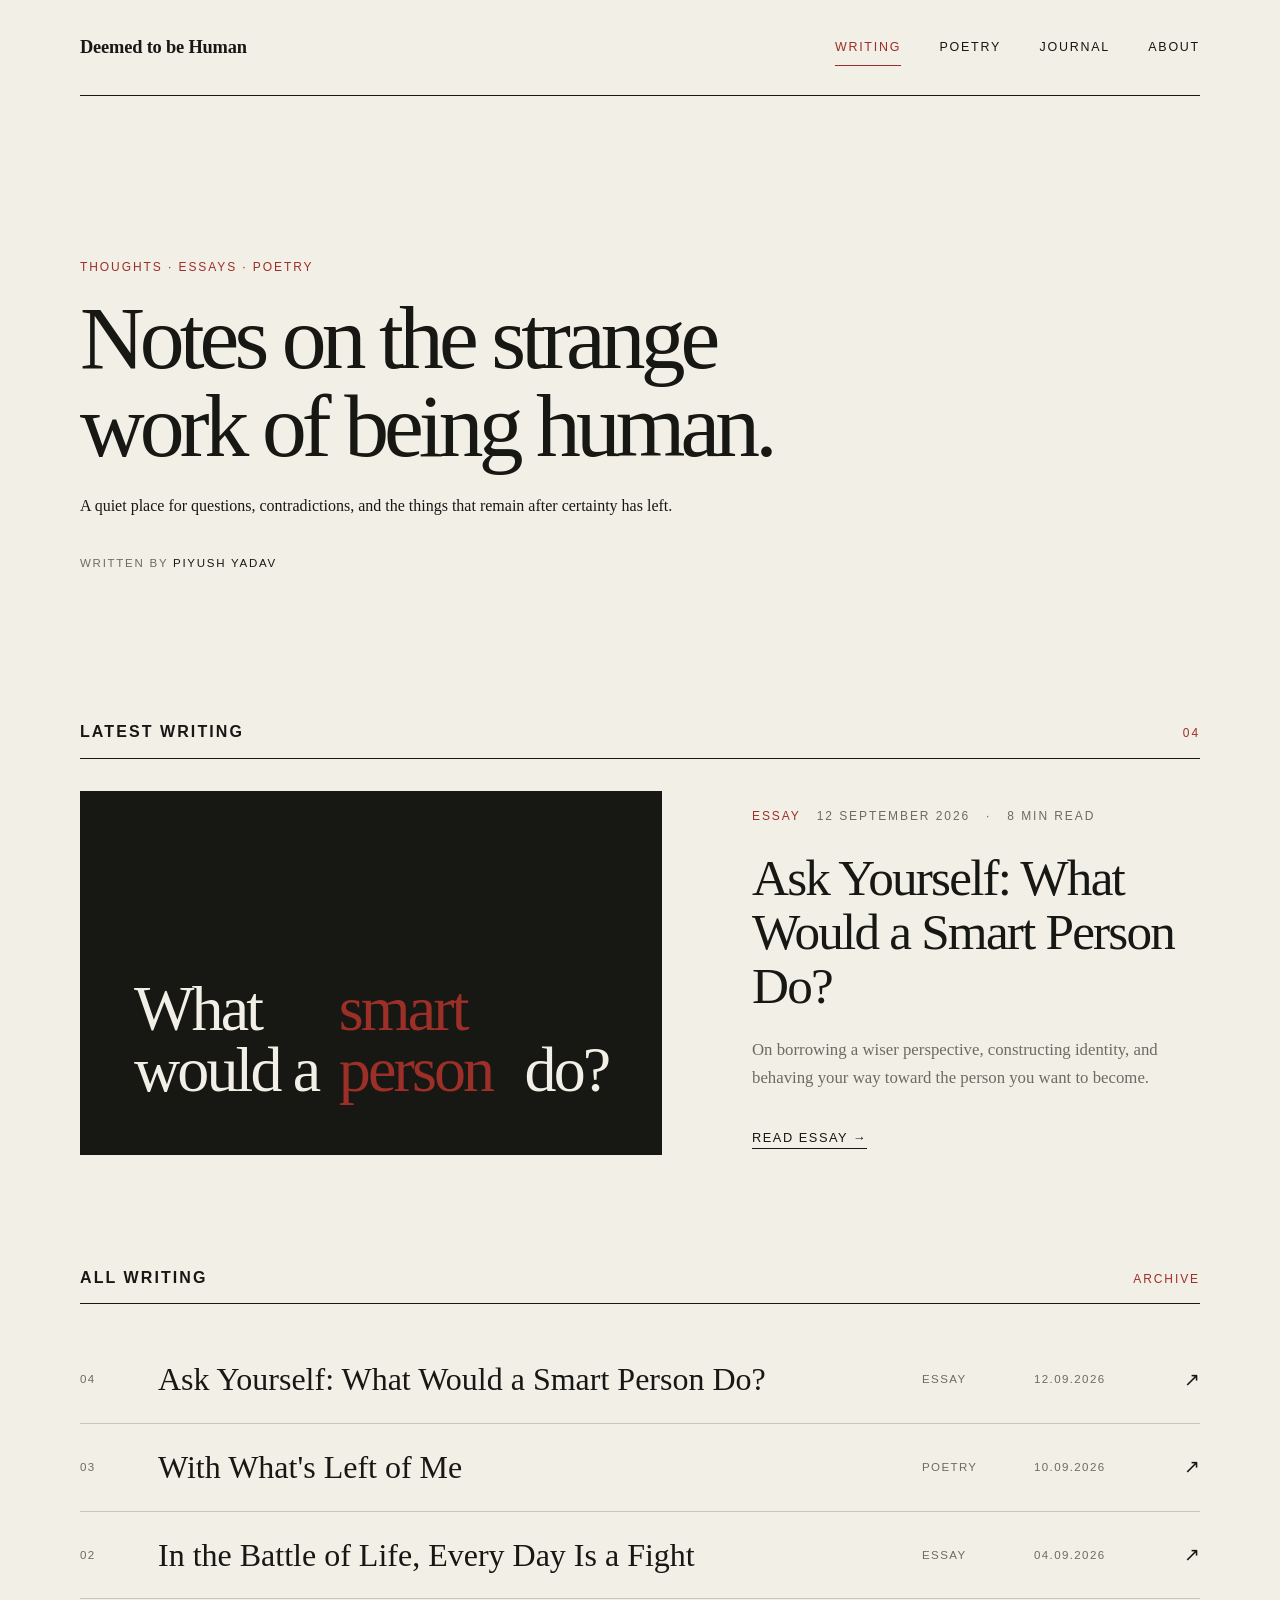
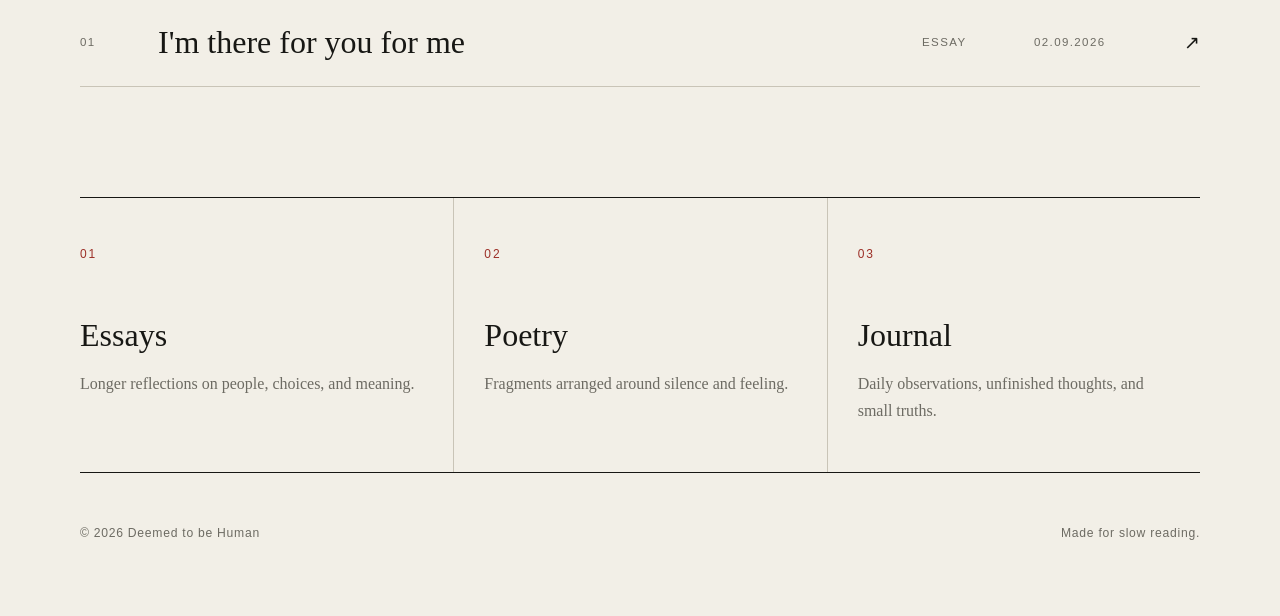
==== index.html @ 1159f8cb "Feature new essay on homepage" ====
<!doctype html>
<html lang="en">
<head>
  <meta charset="utf-8">
  <meta name="viewport" content="width=device-width, initial-scale=1">
  <meta name="description" content="A quiet personal publication of essays, poetry, and journal entries about the strange work of being human.">
  <link rel="canonical" href="https://piyushknowledge1998-dotcom.github.io/deemed-to-be-human/">
  <meta property="og:type" content="website">
  <meta property="og:site_name" content="Deemed to be Human">
  <meta property="og:title" content="Deemed to be Human">
  <meta property="og:description" content="Notes on the strange work of being human. Essays, poetry, and unfinished thoughts by Piyush Yadav.">
  <meta property="og:url" content="https://piyushknowledge1998-dotcom.github.io/deemed-to-be-human/">
  <meta property="og:image" content="https://piyushknowledge1998-dotcom.github.io/deemed-to-be-human/assets/with-whats-left-of-me.jpg">
  <meta property="og:image:alt" content="A solitary figure above a misty valley under dark skies">
  <meta name="twitter:card" content="summary_large_image">
  <meta name="twitter:title" content="Deemed to be Human">
  <meta name="twitter:description" content="Notes on the strange work of being human.">
  <meta name="twitter:image" content="https://piyushknowledge1998-dotcom.github.io/deemed-to-be-human/assets/with-whats-left-of-me.jpg">
  <title>Deemed to be Human</title>
  <link rel="stylesheet" href="styles.css">
</head>
<body>
  <header class="site-header">
    <a class="wordmark" href="index.html">Deemed to be Human</a>
    <nav aria-label="Primary navigation"><a class="active" href="index.html">Writing</a><a href="poetry.html">Poetry</a><a href="journal.html">Journal</a><a href="about.html">About</a></nav>
  </header>
  <main>
    <section class="intro" aria-labelledby="intro-title">
      <p class="eyebrow">Thoughts · Essays · Poetry</p>
      <h1 id="intro-title">Notes on the strange work of being human.</h1>
      <p>A quiet place for questions, contradictions, and the things that remain after certainty has left.</p>
      <p class="intro-signature">Written by <span>Piyush Yadav</span></p>
    </section>
    <section class="latest" aria-labelledby="latest-title">
      <div class="section-heading"><h2 id="latest-title">Latest writing</h2><span>04</span></div>
      <article class="post-card">
        <a class="post-image" href="essays/what-would-a-smart-person-do.html" aria-label="Read Ask Yourself: What Would a Smart Person Do?">
          <div style="aspect-ratio:16/10;display:flex;align-items:flex-end;padding:clamp(24px,5vw,54px);background:#171714;color:#f2efe7;font-size:clamp(2rem,5vw,5rem);line-height:.95;letter-spacing:-.045em;">What would a<br><span style="color:#9c2f27;">smart person</span><br>do?</div>
        </a>
        <div class="post-copy">
          <p class="post-meta"><span>Essay</span><time datetime="2026-09-12">12 September 2026</time><span class="reading-time">8 min read</span></p>
          <h3><a href="essays/what-would-a-smart-person-do.html">Ask Yourself: What Would a Smart Person Do?</a></h3>
          <p>On borrowing a wiser perspective, constructing identity, and behaving your way toward the person you want to become.</p>
          <a class="read-link" href="essays/what-would-a-smart-person-do.html">Read essay <span aria-hidden="true">→</span></a>
        </div>
      </article>
    </section>
    <section class="writing-index" aria-labelledby="writing-index-title">
      <div class="section-heading"><h2 id="writing-index-title">All writing</h2><span>Archive</span></div>
      <a class="writing-entry" href="essays/what-would-a-smart-person-do.html"><span class="entry-number">04</span><span class="entry-title">Ask Yourself: What Would a Smart Person Do?</span><span class="entry-type">Essay</span><time datetime="2026-09-12">12.09.2026</time><span class="entry-arrow" aria-hidden="true">↗</span></a>
      <a class="writing-entry" href="poetry/with-whats-left-of-me.html"><span class="entry-number">03</span><span class="entry-title">With What's Left of Me</span><span class="entry-type">Poetry</span><time datetime="2026-09-10">10.09.2026</time><span class="entry-arrow" aria-hidden="true">↗</span></a>
      <a class="writing-entry" href="essays/in-the-battle-of-life.html"><span class="entry-number">02</span><span class="entry-title">In the Battle of Life, Every Day Is a Fight</span><span class="entry-type">Essay</span><time datetime="2026-09-04">04.09.2026</time><span class="entry-arrow" aria-hidden="true">↗</span></a>
      <a class="writing-entry" href="essays/im-there-for-you-for-me.html"><span class="entry-number">01</span><span class="entry-title">I'm there for you for me</span><span class="entry-type">Essay</span><time datetime="2026-09-02">02.09.2026</time><span class="entry-arrow" aria-hidden="true">↗</span></a>
    </section>
    <section class="shelves" aria-label="Browse writing"><a href="index.html#latest-title"><span>01</span><h2>Essays</h2><p>Longer reflections on people, choices, and meaning.</p></a><a href="poetry.html"><span>02</span><h2>Poetry</h2><p>Fragments arranged around silence and feeling.</p></a><a href="journal.html"><span>03</span><h2>Journal</h2><p>Daily observations, unfinished thoughts, and small truths.</p></a></section>
  </main>
  <footer><p>© 2026 Deemed to be Human</p><p>Made for slow reading.</p></footer>
</body>
</html>
---- styles.css ----
:root {
  --paper: #f2efe7;
  --ink: #171714;
  --muted: #6d6b63;
  --line: #c9c4b7;
  --accent: #9c2f27;
}

* { box-sizing: border-box; }
html { scroll-behavior: smooth; }
body { margin: 0; color: var(--ink); background: var(--paper); font-family: Georgia, "Times New Roman", serif; line-height: 1.65; }
a { color: inherit; }
img { display: block; max-width: 100%; }
.site-header, main, footer { width: min(1120px, calc(100% - 48px)); margin-inline: auto; }
.site-header { min-height: 96px; display: flex; align-items: center; justify-content: space-between; border-bottom: 1px solid var(--ink); }
.wordmark { font-size: 1.15rem; font-weight: 700; text-decoration: none; letter-spacing: -.01em; }
nav { display: flex; gap: clamp(18px, 3vw, 42px); font-family: Arial, sans-serif; font-size: .78rem; text-transform: uppercase; letter-spacing: .14em; }
nav a { text-decoration: none; padding: 8px 0; border-bottom: 1px solid transparent; }
nav a:hover, nav a:focus-visible, nav a.active { border-color: var(--accent); color: var(--accent); }
.intro { max-width: 760px; padding: clamp(80px, 12vw, 150px) 0 clamp(80px, 11vw, 135px); }
.eyebrow, .post-meta, .section-heading span, .shelves span { font-family: Arial, sans-serif; color: var(--accent); font-size: .75rem; text-transform: uppercase; letter-spacing: .16em; }
.intro h1 { margin: 16px 0 24px; font-size: clamp(3rem, 7vw, 6.4rem); line-height: .98; font-weight: 400; letter-spacing: -.055em; }
.intro > p:last-child { max-width: 590px; color: var(--muted); font-size: 1.2rem; }
.latest { padding: 0 0 110px; }
.section-heading { display: flex; justify-content: space-between; align-items: baseline; border-bottom: 1px solid var(--ink); margin-bottom: 32px; }
.section-heading h2 { margin: 0 0 12px; font-size: 1rem; font-family: Arial, sans-serif; text-transform: uppercase; letter-spacing: .13em; }
.post-card { display: grid; grid-template-columns: 1.3fr 1fr; gap: clamp(32px, 7vw, 90px); align-items: center; }
.post-image { overflow: hidden; background: #171714; }
.post-image img { width: 100%; aspect-ratio: 16/10; object-fit: cover; transition: transform .5s ease; }
.post-image:hover img { transform: scale(1.015); }
.post-meta { display: flex; gap: 16px; color: var(--muted); }
.post-meta span { color: var(--accent); }
.post-copy h3 { font-size: clamp(2.1rem, 4vw, 4rem); line-height: 1.05; font-weight: 400; margin: 24px 0; letter-spacing: -.035em; }
.post-copy h3 a, .read-link { text-decoration: none; }
.post-copy > p:not(.post-meta) { color: var(--muted); font-size: 1.05rem; }
.read-link { display: inline-block; margin-top: 18px; font-family: Arial, sans-serif; font-size: .8rem; text-transform: uppercase; letter-spacing: .12em; border-bottom: 1px solid var(--ink); }
.read-link:hover { color: var(--accent); border-color: var(--accent); }
.shelves { display: grid; grid-template-columns: repeat(3, 1fr); border-top: 1px solid var(--ink); border-bottom: 1px solid var(--ink); }
.shelves a { padding: 42px 30px 48px 0; text-decoration: none; }
.shelves a + a { border-left: 1px solid var(--line); padding-left: 30px; }
.shelves h2 { margin: 42px 0 10px; font-size: 2rem; font-weight: 400; }
.shelves p { color: var(--muted); margin: 0; }
.shelves a:hover h2 { color: var(--accent); }
footer { display: flex; justify-content: space-between; padding: 38px 0 60px; color: var(--muted); font-family: Arial, sans-serif; font-size: .76rem; letter-spacing: .06em; }
.page-head { padding: clamp(70px, 11vw, 130px) 0 55px; border-bottom: 1px solid var(--ink); }
.page-head h1 { font-size: clamp(3.5rem, 8vw, 7.5rem); line-height: 1; margin: 10px 0 18px; font-weight: 400; letter-spacing: -.055em; }
.page-head p { max-width: 620px; color: var(--muted); font-size: 1.15rem; }
.empty-state { padding: 80px 0 120px; max-width: 560px; }
.empty-state h2 { font-weight: 400; font-size: 2rem; }
.empty-state p { color: var(--muted); }
.article { width: min(760px, calc(100% - 48px)); margin: 0 auto; padding: 90px 0 120px; }
.article-header { margin-bottom: 55px; }
.article-header h1 { font-size: clamp(3.2rem, 8vw, 6.6rem); line-height: .98; letter-spacing: -.055em; font-weight: 400; margin: 18px 0 25px; }
.article-hero { position: relative; width: min(1240px, calc(100% - 32px)); margin: 0 auto; padding: clamp(10px, 1.6vw, 20px); background: #171714; box-shadow: 0 24px 70px rgba(23,23,20,.16); }
.article-hero::after { content: ""; position: absolute; inset: 0; pointer-events: none; box-shadow: inset 0 0 80px rgba(0,0,0,.16); }
.article-hero img { width: 100%; max-height: 760px; object-fit: cover; filter: saturate(.88) contrast(1.04); }
.article-body { font-size: clamp(1.08rem, 1.7vw, 1.25rem); }
.article-body p { margin: 0 0 1.45em; }
.article-body p:first-child::first-letter { float: left; font-size: 5.2rem; line-height: .72; padding: .12em .1em 0 0; color: var(--accent); }
.essay-highlight { color: var(--accent); }
.essay-pull { color: var(--accent); font-size: 1.22em; line-height: 1.45; margin: 2.1em 0 !important; }
.article-end { width: 80px; height: 1px; background: var(--accent); margin: 60px 0 30px; }
.back-link { font-family: Arial, sans-serif; text-transform: uppercase; letter-spacing: .12em; font-size: .75rem; text-decoration: none; }
.intro-signature { margin-top: 34px; font-family: Arial, sans-serif; font-size: .72rem !important; text-transform: uppercase; letter-spacing: .15em; }
.intro-signature span { color: var(--ink); }
.reading-time { color: var(--muted) !important; }
.reading-time::before { content: "·"; margin-right: 16px; }
.writing-index { padding: 0 0 110px; }
.writing-entry { display: grid; grid-template-columns: 56px minmax(0,1fr) 90px 120px 24px; gap: 22px; align-items: center; padding: 25px 0; border-bottom: 1px solid var(--line); text-decoration: none; transition: color .2s ease,padding .2s ease; }
.writing-entry:hover, .writing-entry:focus-visible { color: var(--accent); padding-left: 8px; }
.entry-number, .entry-type, .writing-entry time { font-family: Arial, sans-serif; color: var(--muted); font-size: .72rem; text-transform: uppercase; letter-spacing: .12em; }
.entry-title { font-size: clamp(1.35rem, 2.5vw, 2.1rem); line-height: 1.15; }
.entry-arrow { font-size: 1.2rem; text-align: right; }
.article-meta { display: flex; flex-wrap: wrap; gap: 10px 24px; color: var(--muted); }
.article-meta span:first-child { color: var(--accent); }
.article-meta span + span::before { content: "·"; margin-right: 24px; color: var(--line); }
.article-byline { margin: 0 0 42px !important; color: var(--muted); font-family: Arial, sans-serif; font-size: .72rem; text-transform: uppercase; letter-spacing: .13em; }
.article-byline span { color: var(--ink); }
.essay-nav { display: grid; grid-template-columns: 1fr 1fr; gap: 1px; margin-top: 30px; background: var(--line); border-top: 1px solid var(--line); border-bottom: 1px solid var(--line); text-transform: none; letter-spacing: normal; }
.essay-nav-item { display: flex; min-height: 112px; flex-direction: column; justify-content: center; gap: 7px; padding: 22px 26px; background: var(--paper); text-decoration: none; }
a.essay-nav-item:hover strong, a.essay-nav-item:focus-visible strong { color: var(--accent); }
.essay-nav-label { color: var(--accent); font-family: Arial, sans-serif; font-size: .67rem; text-transform: uppercase; letter-spacing: .14em; }
.essay-nav-item strong { font-size: 1.05rem; font-weight: 400; }
.essay-nav-soon { color: var(--muted); text-align: right; }
.essay-nav-soon .essay-nav-label { color: var(--muted); }
@media (max-width:760px) {
.site-header, main, footer, .article-hero { width: min(100% - 28px,1120px); }
.site-header { align-items:flex-start; flex-direction:column; justify-content:center; gap:15px; padding:18px 0; }
nav { width:100%; overflow-x:auto; gap:20px; }
.intro { padding-top:72px; }
.post-card { grid-template-columns:1fr; }
.shelves { grid-template-columns:1fr; }
.shelves a, .shelves a + a { padding:28px 0 34px; border-left:0; }
.shelves a + a { border-top:1px solid var(--line); }
.shelves h2 { margin-top:22px; }
footer { flex-direction:column; gap:4px; }
.article { width:min(100% - 32px,760px); padding-top:60px; }
.article-hero { width:calc(100% - 16px); padding:7px; }
.writing-entry { grid-template-columns:36px minmax(0,1fr) 20px; gap:12px; }
.entry-type, .writing-entry time { display:none; }
.essay-nav { grid-template-columns:1fr; }
.essay-nav-soon { text-align:left; }
.article-meta span + span::before { margin-right:10px; }
.article-meta { gap:8px 10px; }
}
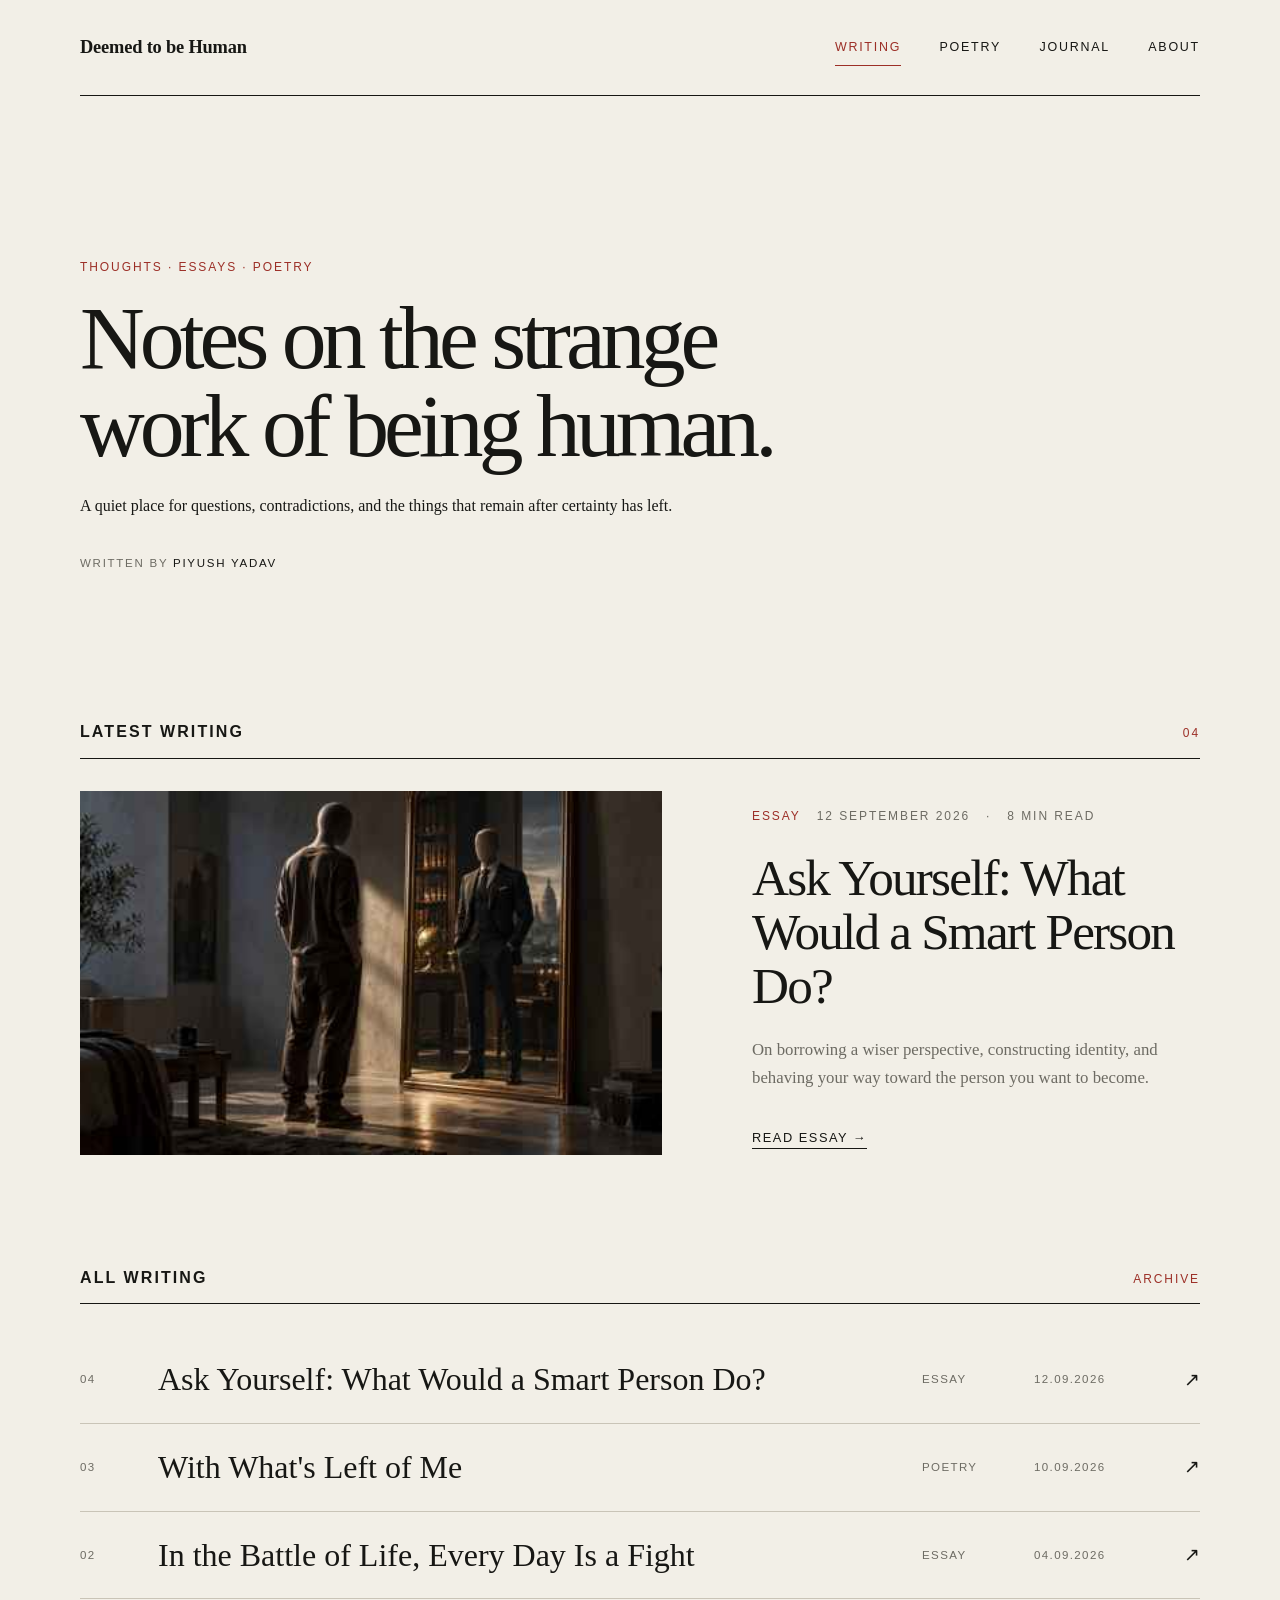
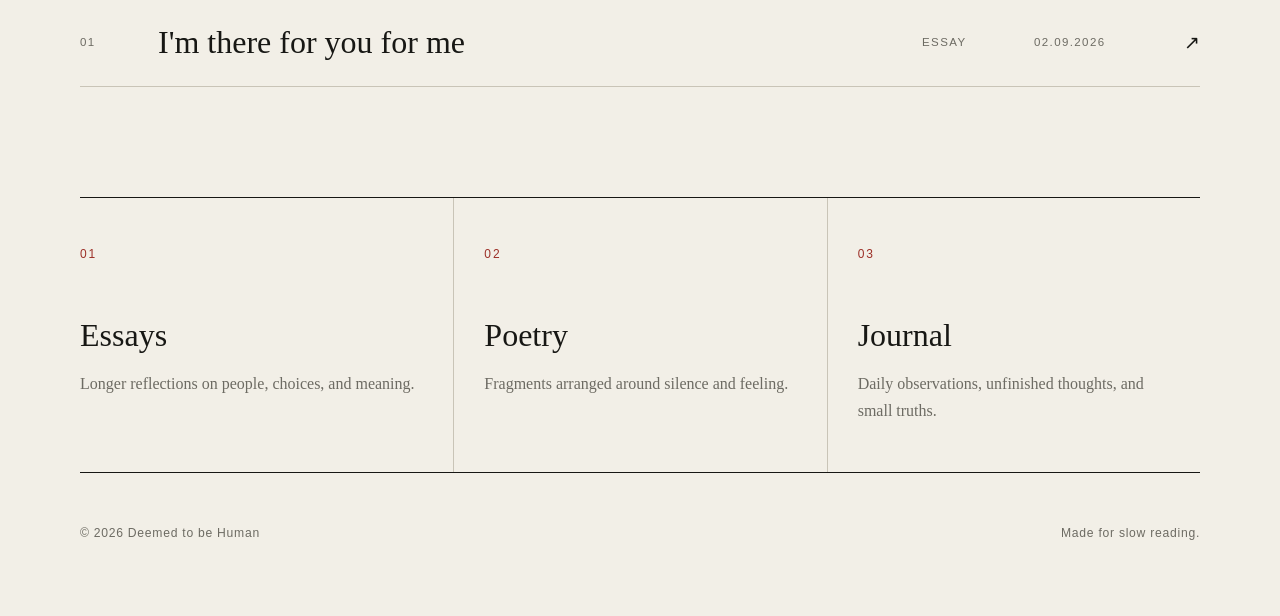
==== commit 49580e3a: "Show mirror image on homepage" ====
--- a/index.html
+++ b/index.html
@@ -10,12 +10,12 @@
   <meta property="og:title" content="Deemed to be Human">
   <meta property="og:description" content="Notes on the strange work of being human. Essays, poetry, and unfinished thoughts by Piyush Yadav.">
   <meta property="og:url" content="https://piyushknowledge1998-dotcom.github.io/deemed-to-be-human/">
-  <meta property="og:image" content="https://piyushknowledge1998-dotcom.github.io/deemed-to-be-human/assets/with-whats-left-of-me.jpg">
-  <meta property="og:image:alt" content="A solitary figure above a misty valley under dark skies">
+  <meta property="og:image" content="https://piyushknowledge1998-dotcom.github.io/deemed-to-be-human/assets/what-would-a-smart-person-do.jpg">
+  <meta property="og:image:alt" content="A faceless man looking into a mirror where his reflection appears as a composed expert in a suit">
   <meta name="twitter:card" content="summary_large_image">
   <meta name="twitter:title" content="Deemed to be Human">
   <meta name="twitter:description" content="Notes on the strange work of being human.">
-  <meta name="twitter:image" content="https://piyushknowledge1998-dotcom.github.io/deemed-to-be-human/assets/with-whats-left-of-me.jpg">
+  <meta name="twitter:image" content="https://piyushknowledge1998-dotcom.github.io/deemed-to-be-human/assets/what-would-a-smart-person-do.jpg">
   <title>Deemed to be Human</title>
   <link rel="stylesheet" href="styles.css">
 </head>
@@ -35,7 +35,7 @@
       <div class="section-heading"><h2 id="latest-title">Latest writing</h2><span>04</span></div>
       <article class="post-card">
         <a class="post-image" href="essays/what-would-a-smart-person-do.html" aria-label="Read Ask Yourself: What Would a Smart Person Do?">
-          <div style="aspect-ratio:16/10;display:flex;align-items:flex-end;padding:clamp(24px,5vw,54px);background:#171714;color:#f2efe7;font-size:clamp(2rem,5vw,5rem);line-height:.95;letter-spacing:-.045em;">What would a<br><span style="color:#9c2f27;">smart person</span><br>do?</div>
+          <img src="assets/what-would-a-smart-person-do.jpg" alt="A faceless man looking into a mirror where his reflection appears as a composed expert in a suit">
         </a>
         <div class="post-copy">
           <p class="post-meta"><span>Essay</span><time datetime="2026-09-12">12 September 2026</time><span class="reading-time">8 min read</span></p>
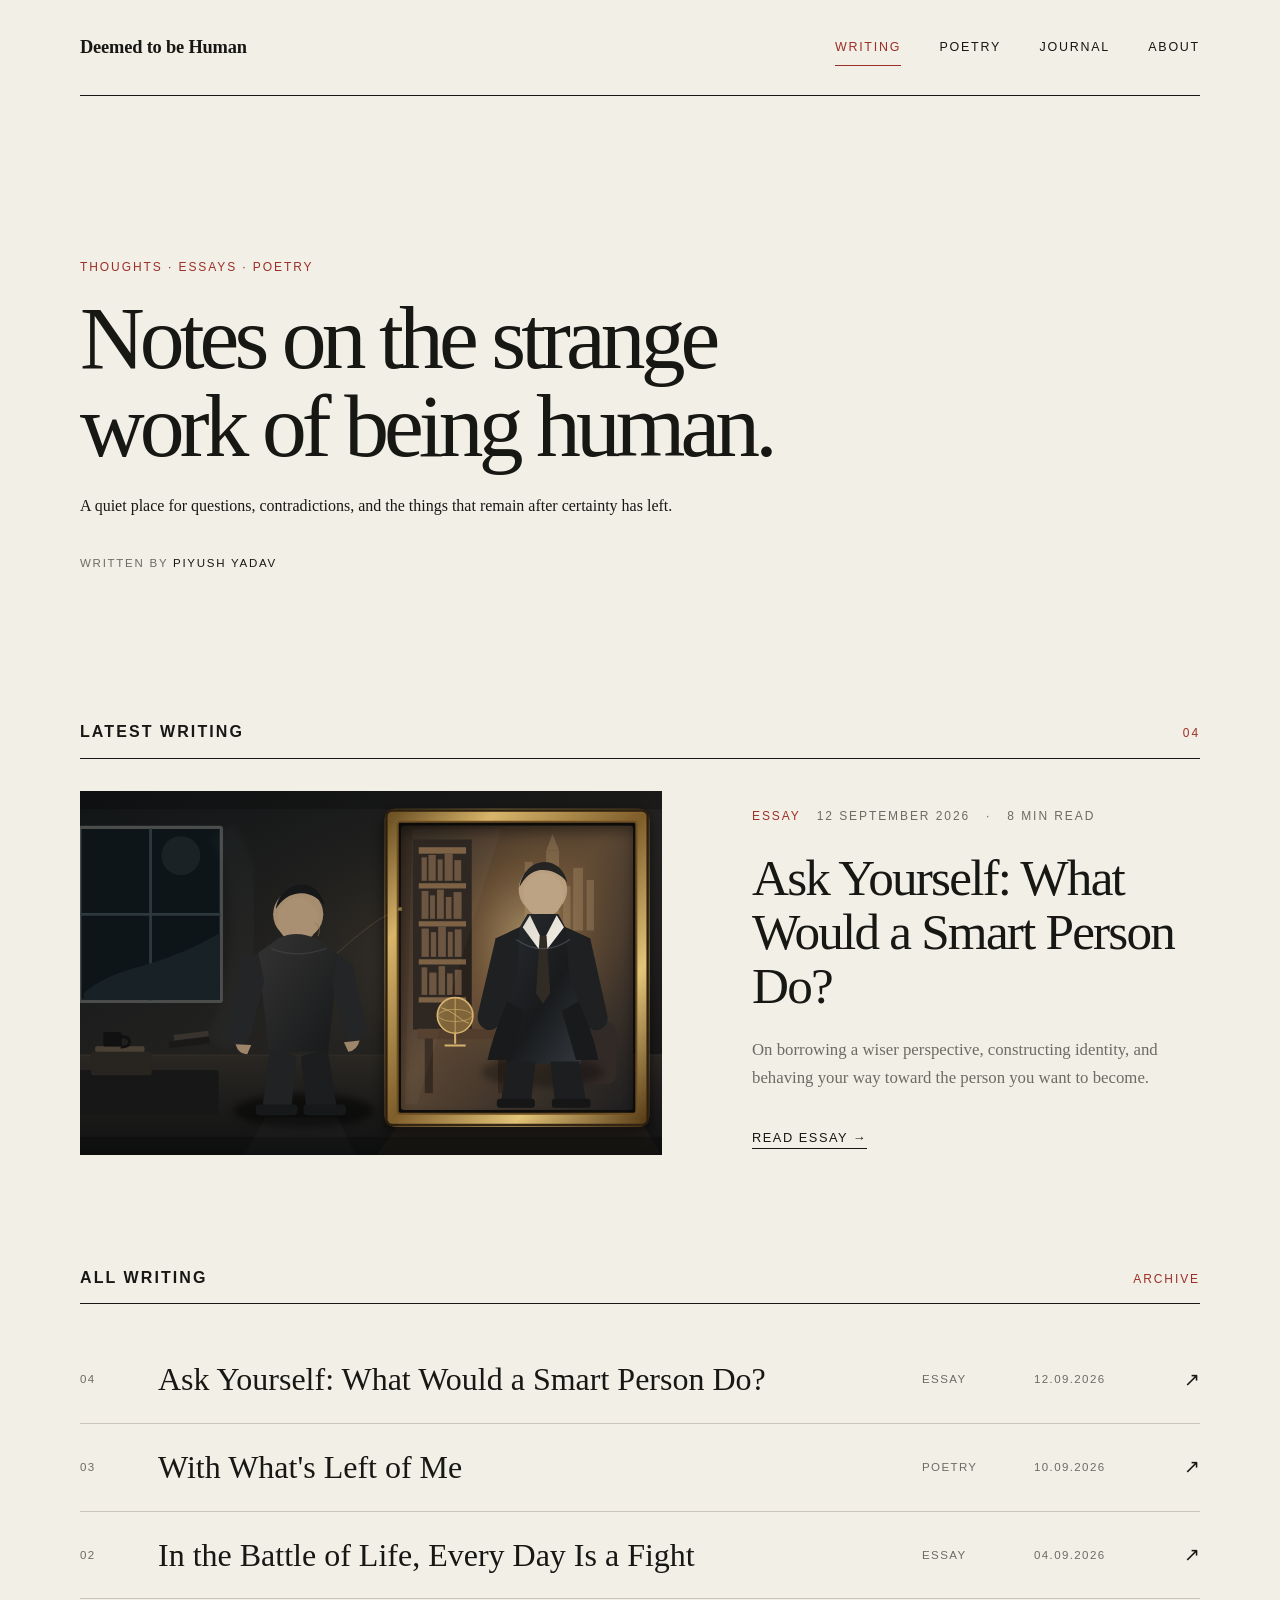
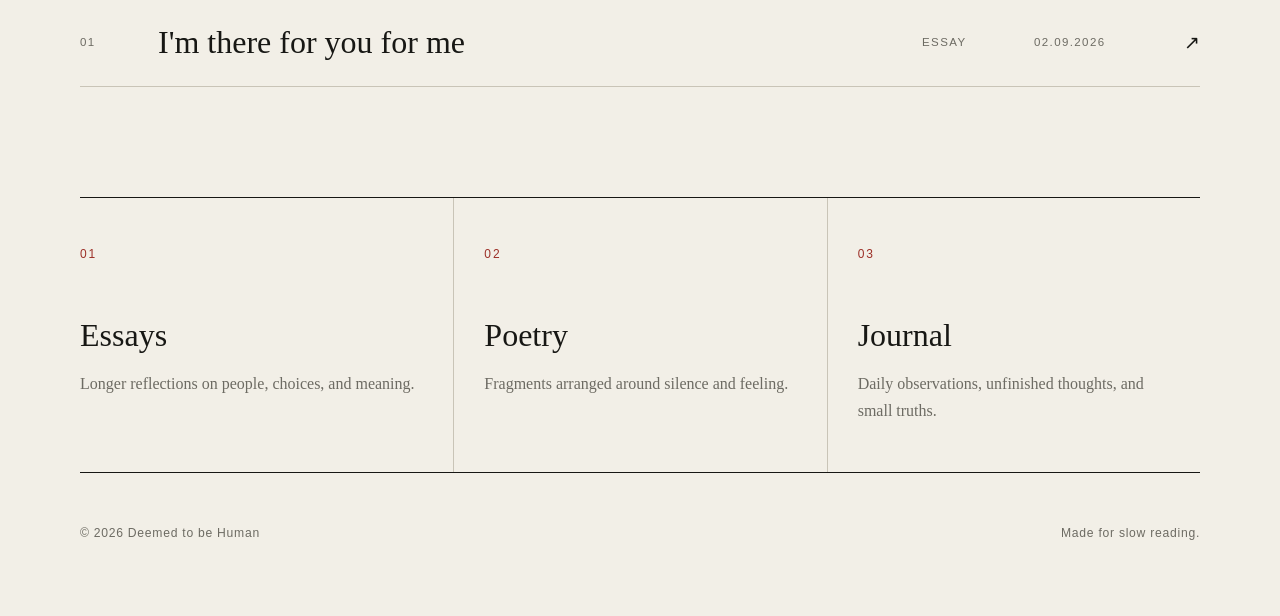
==== commit 0b331dd9: "Use sharp vector artwork on homepage" ====
--- a/index.html
+++ b/index.html
@@ -35,7 +35,7 @@
       <div class="section-heading"><h2 id="latest-title">Latest writing</h2><span>04</span></div>
       <article class="post-card">
         <a class="post-image" href="essays/what-would-a-smart-person-do.html" aria-label="Read Ask Yourself: What Would a Smart Person Do?">
-          <img src="assets/what-would-a-smart-person-do.jpg" alt="A faceless man looking into a mirror where his reflection appears as a composed expert in a suit">
+          <img src="assets/what-would-a-smart-person-do.svg" alt="A faceless man looking into a mirror where his reflection appears as a composed expert in a suit">
         </a>
         <div class="post-copy">
           <p class="post-meta"><span>Essay</span><time datetime="2026-09-12">12 September 2026</time><span class="reading-time">8 min read</span></p>
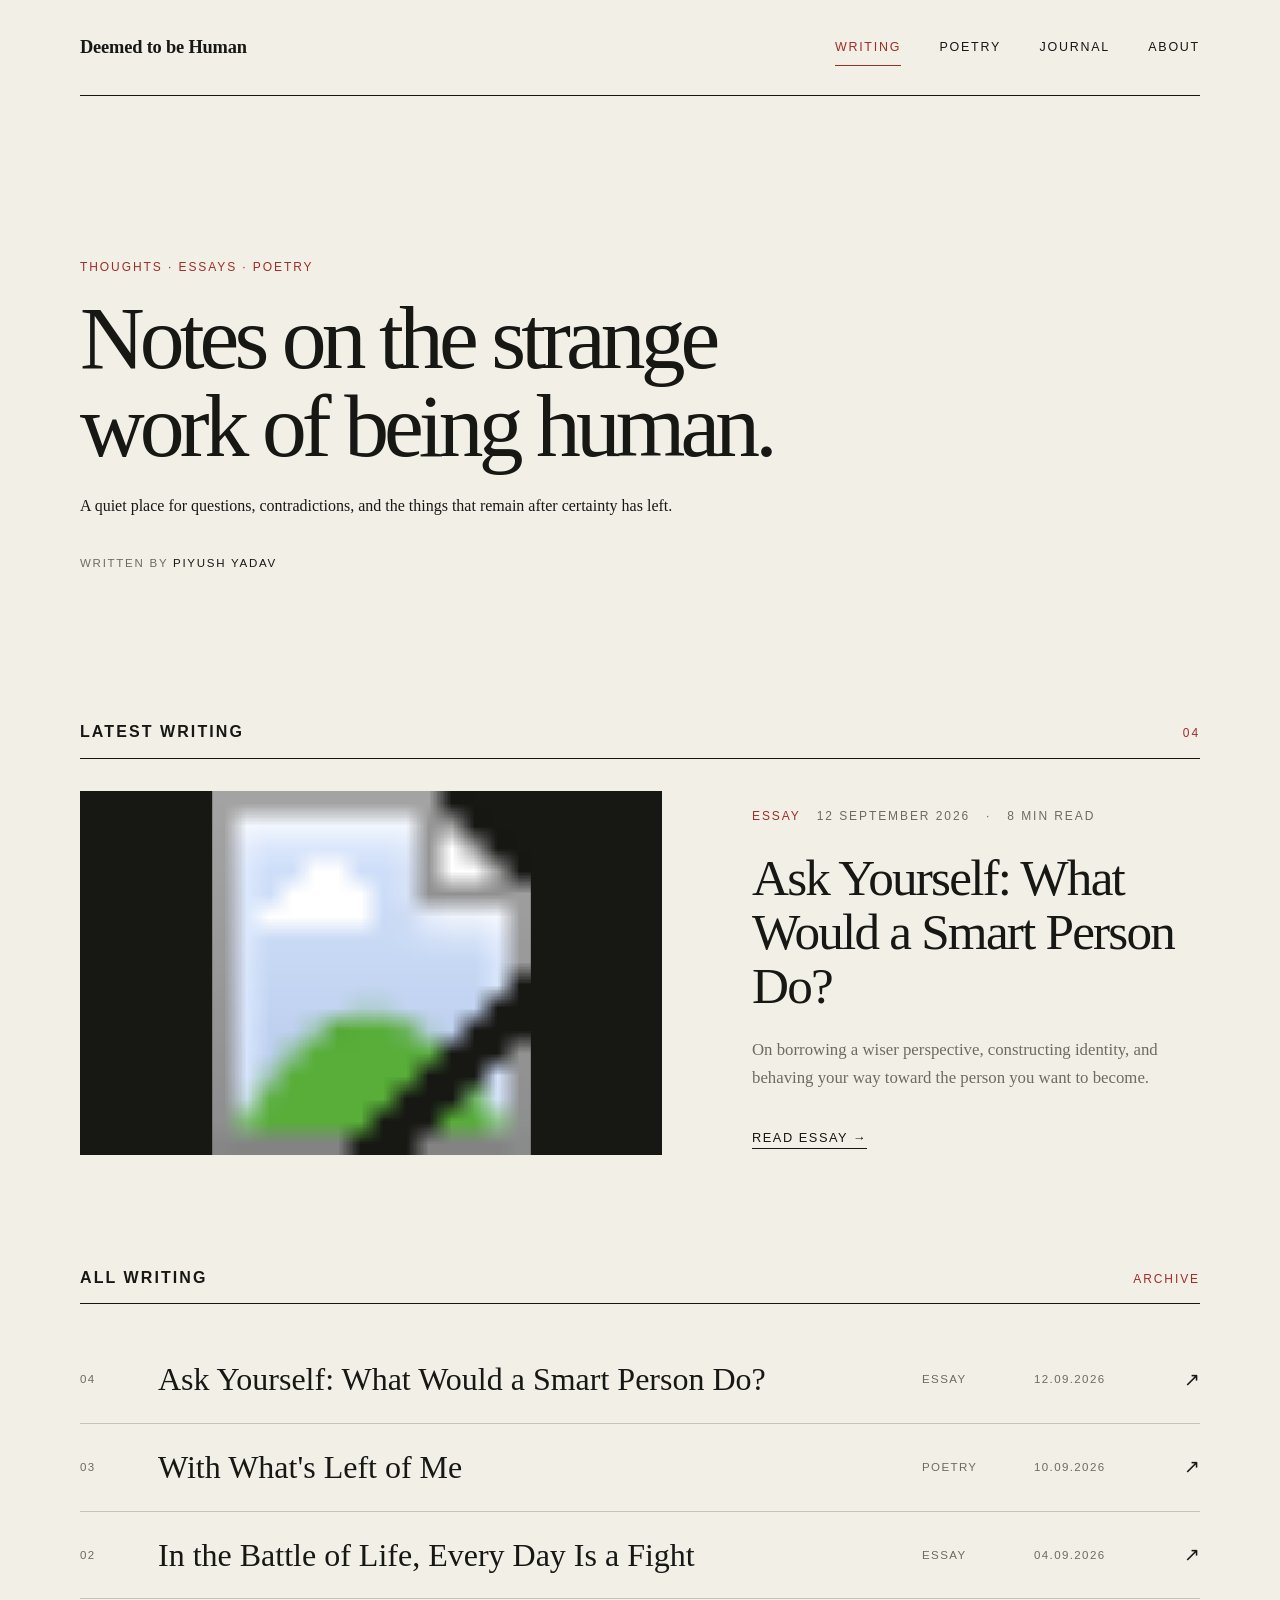
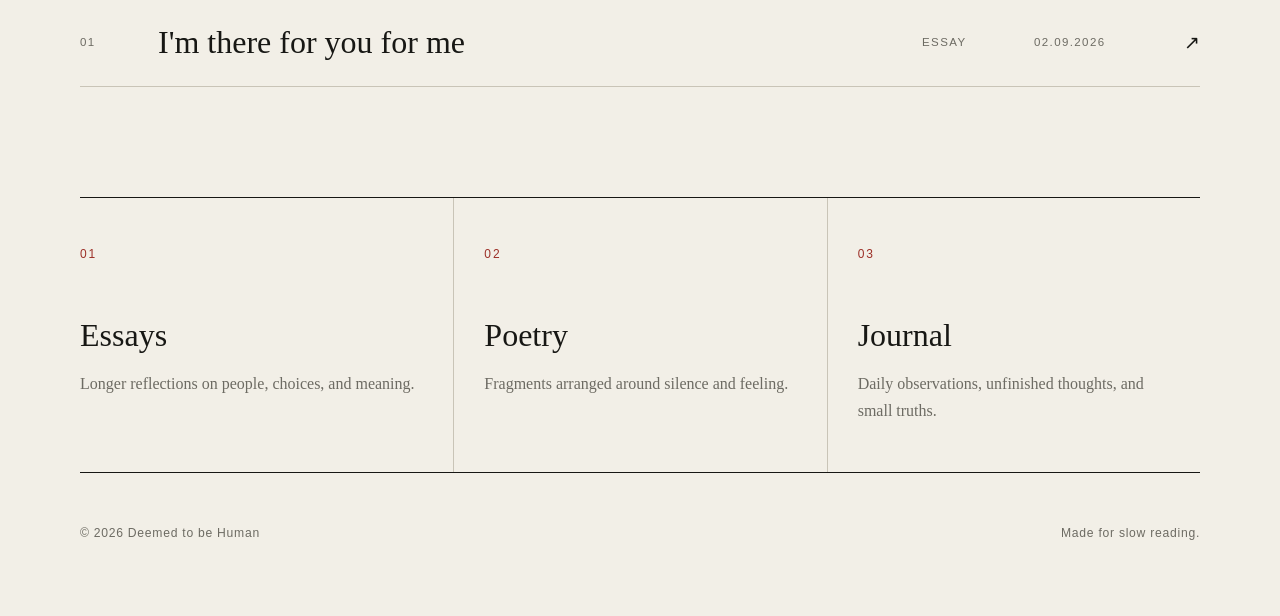
==== commit 8bdb58d5: "Use exact uploaded mirror image on homepage" ====
--- a/index.html
+++ b/index.html
@@ -35,7 +35,7 @@
       <div class="section-heading"><h2 id="latest-title">Latest writing</h2><span>04</span></div>
       <article class="post-card">
         <a class="post-image" href="essays/what-would-a-smart-person-do.html" aria-label="Read Ask Yourself: What Would a Smart Person Do?">
-          <img src="assets/what-would-a-smart-person-do.svg" alt="A faceless man looking into a mirror where his reflection appears as a composed expert in a suit">
+          <img src="assets/what-would-a-smart-person-do-uploaded.svg" alt="A faceless man looking into a mirror where his reflection appears as a composed expert in a suit">
         </a>
         <div class="post-copy">
           <p class="post-meta"><span>Essay</span><time datetime="2026-09-12">12 September 2026</time><span class="reading-time">8 min read</span></p>
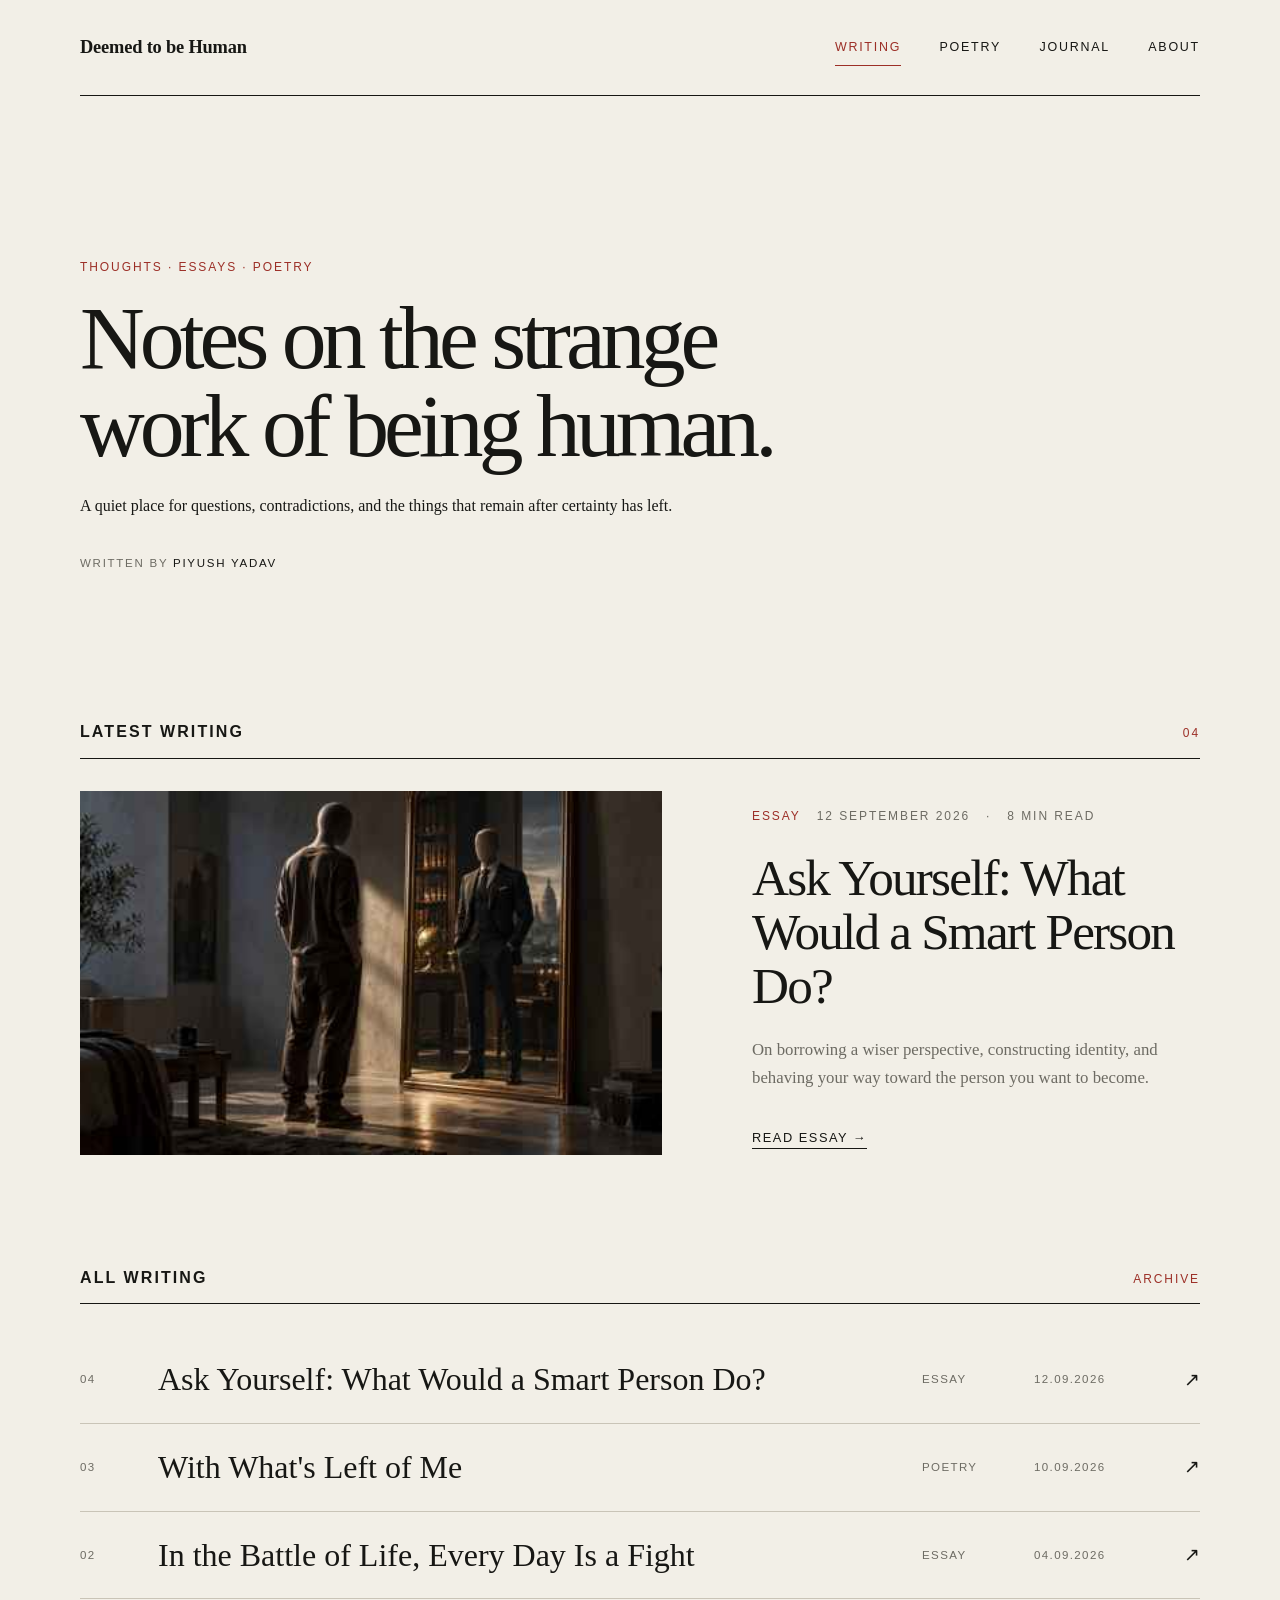
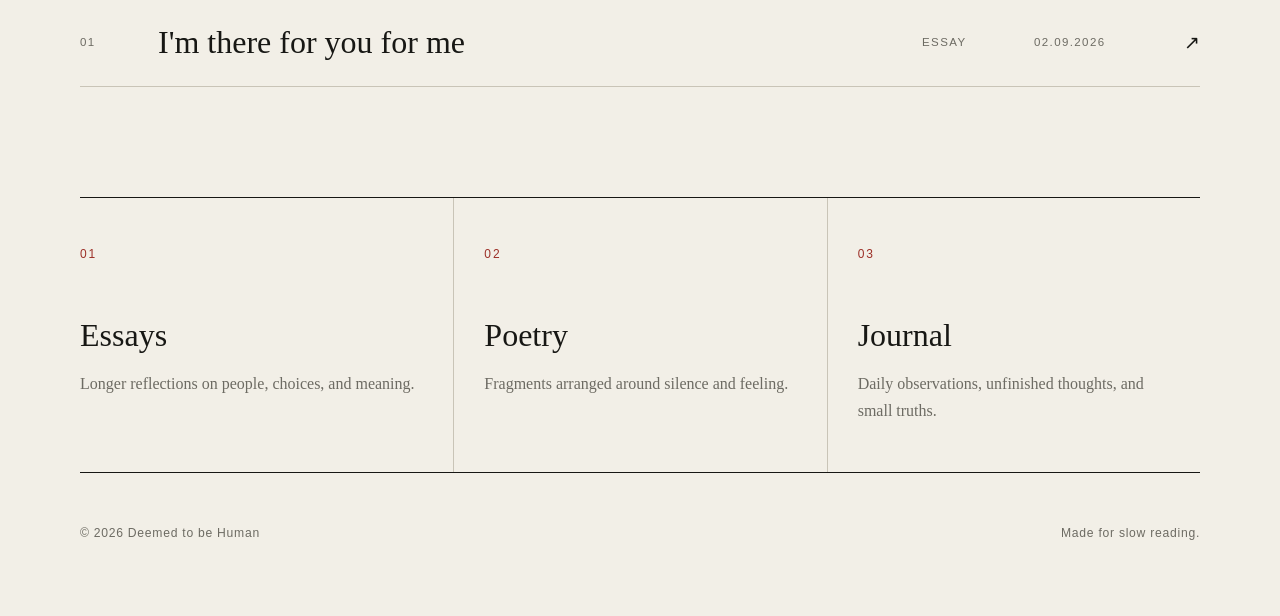
==== commit 91f518be: "Fix latest essay image fallback" ====
--- a/index.html
+++ b/index.html
@@ -35,7 +35,7 @@
       <div class="section-heading"><h2 id="latest-title">Latest writing</h2><span>04</span></div>
       <article class="post-card">
         <a class="post-image" href="essays/what-would-a-smart-person-do.html" aria-label="Read Ask Yourself: What Would a Smart Person Do?">
-          <img src="assets/what-would-a-smart-person-do-uploaded.svg" alt="A faceless man looking into a mirror where his reflection appears as a composed expert in a suit">
+          <img src="assets/what-would-a-smart-person-do.jpg" alt="A faceless man looking into a mirror where his reflection appears as a composed expert in a suit">
         </a>
         <div class="post-copy">
           <p class="post-meta"><span>Essay</span><time datetime="2026-09-12">12 September 2026</time><span class="reading-time">8 min read</span></p>
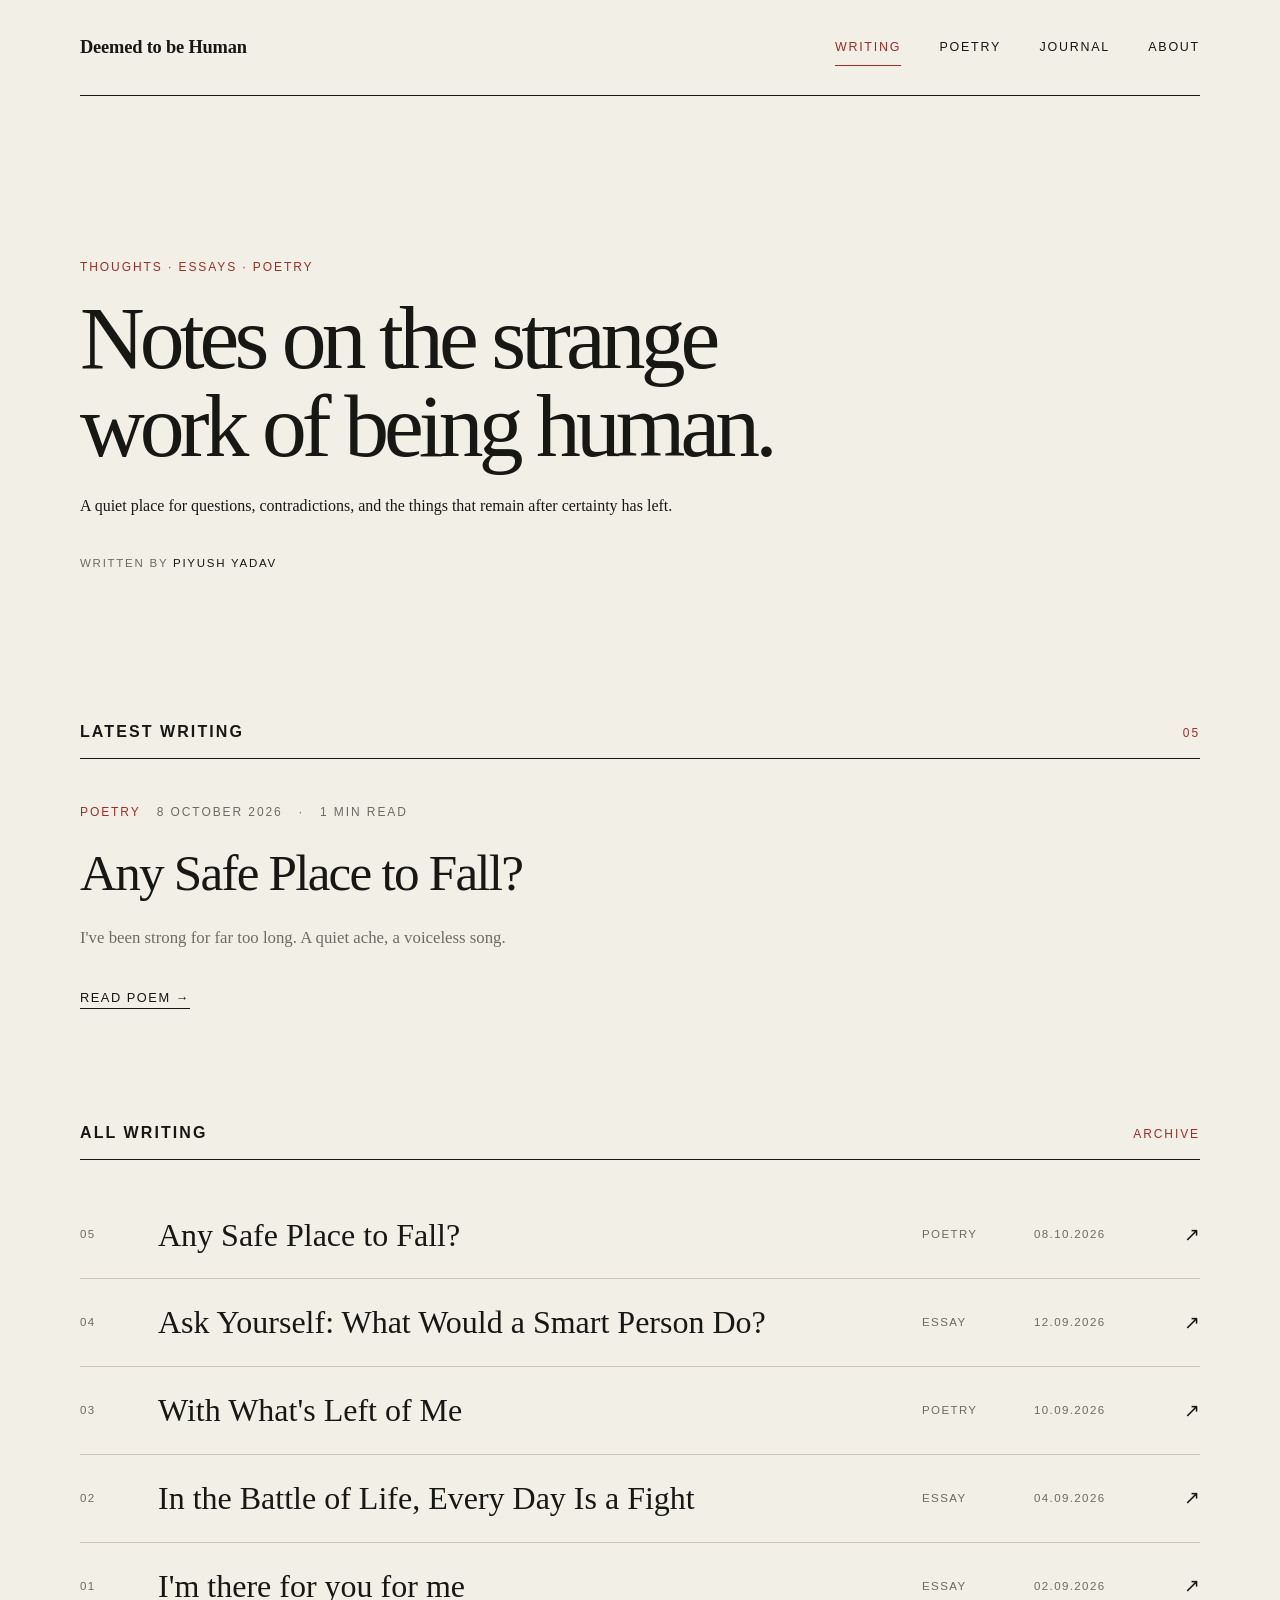
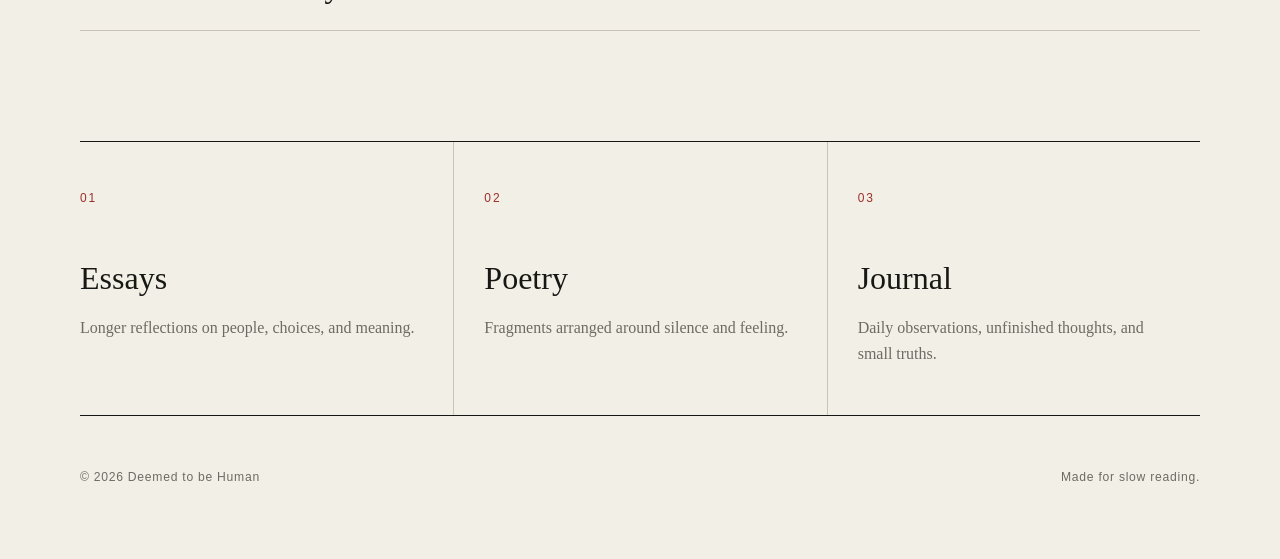
==== commit ef3535c5: "Feature new poem on homepage" ====
--- a/index.html
+++ b/index.html
@@ -32,21 +32,19 @@
       <p class="intro-signature">Written by <span>Piyush Yadav</span></p>
     </section>
     <section class="latest" aria-labelledby="latest-title">
-      <div class="section-heading"><h2 id="latest-title">Latest writing</h2><span>04</span></div>
+      <div class="section-heading"><h2 id="latest-title">Latest writing</h2><span>05</span></div>
       <article class="post-card">
-        <a class="post-image" href="essays/what-would-a-smart-person-do.html" aria-label="Read Ask Yourself: What Would a Smart Person Do?">
-          <img src="assets/what-would-a-smart-person-do.jpg" alt="A faceless man looking into a mirror where his reflection appears as a composed expert in a suit">
-        </a>
         <div class="post-copy">
-          <p class="post-meta"><span>Essay</span><time datetime="2026-09-12">12 September 2026</time><span class="reading-time">8 min read</span></p>
-          <h3><a href="essays/what-would-a-smart-person-do.html">Ask Yourself: What Would a Smart Person Do?</a></h3>
-          <p>On borrowing a wiser perspective, constructing identity, and behaving your way toward the person you want to become.</p>
-          <a class="read-link" href="essays/what-would-a-smart-person-do.html">Read essay <span aria-hidden="true">→</span></a>
+          <p class="post-meta"><span>Poetry</span><time datetime="2026-10-08">8 October 2026</time><span class="reading-time">1 min read</span></p>
+          <h3><a href="poetry/any-safe-place-to-fall.html">Any Safe Place to Fall?</a></h3>
+          <p>I've been strong for far too long. A quiet ache, a voiceless song.</p>
+          <a class="read-link" href="poetry/any-safe-place-to-fall.html">Read poem <span aria-hidden="true">→</span></a>
         </div>
       </article>
     </section>
     <section class="writing-index" aria-labelledby="writing-index-title">
       <div class="section-heading"><h2 id="writing-index-title">All writing</h2><span>Archive</span></div>
+      <a class="writing-entry" href="poetry/any-safe-place-to-fall.html"><span class="entry-number">05</span><span class="entry-title">Any Safe Place to Fall?</span><span class="entry-type">Poetry</span><time datetime="2026-10-08">08.10.2026</time><span class="entry-arrow" aria-hidden="true">↗</span></a>
       <a class="writing-entry" href="essays/what-would-a-smart-person-do.html"><span class="entry-number">04</span><span class="entry-title">Ask Yourself: What Would a Smart Person Do?</span><span class="entry-type">Essay</span><time datetime="2026-09-12">12.09.2026</time><span class="entry-arrow" aria-hidden="true">↗</span></a>
       <a class="writing-entry" href="poetry/with-whats-left-of-me.html"><span class="entry-number">03</span><span class="entry-title">With What's Left of Me</span><span class="entry-type">Poetry</span><time datetime="2026-09-10">10.09.2026</time><span class="entry-arrow" aria-hidden="true">↗</span></a>
       <a class="writing-entry" href="essays/in-the-battle-of-life.html"><span class="entry-number">02</span><span class="entry-title">In the Battle of Life, Every Day Is a Fight</span><span class="entry-type">Essay</span><time datetime="2026-09-04">04.09.2026</time><span class="entry-arrow" aria-hidden="true">↗</span></a>
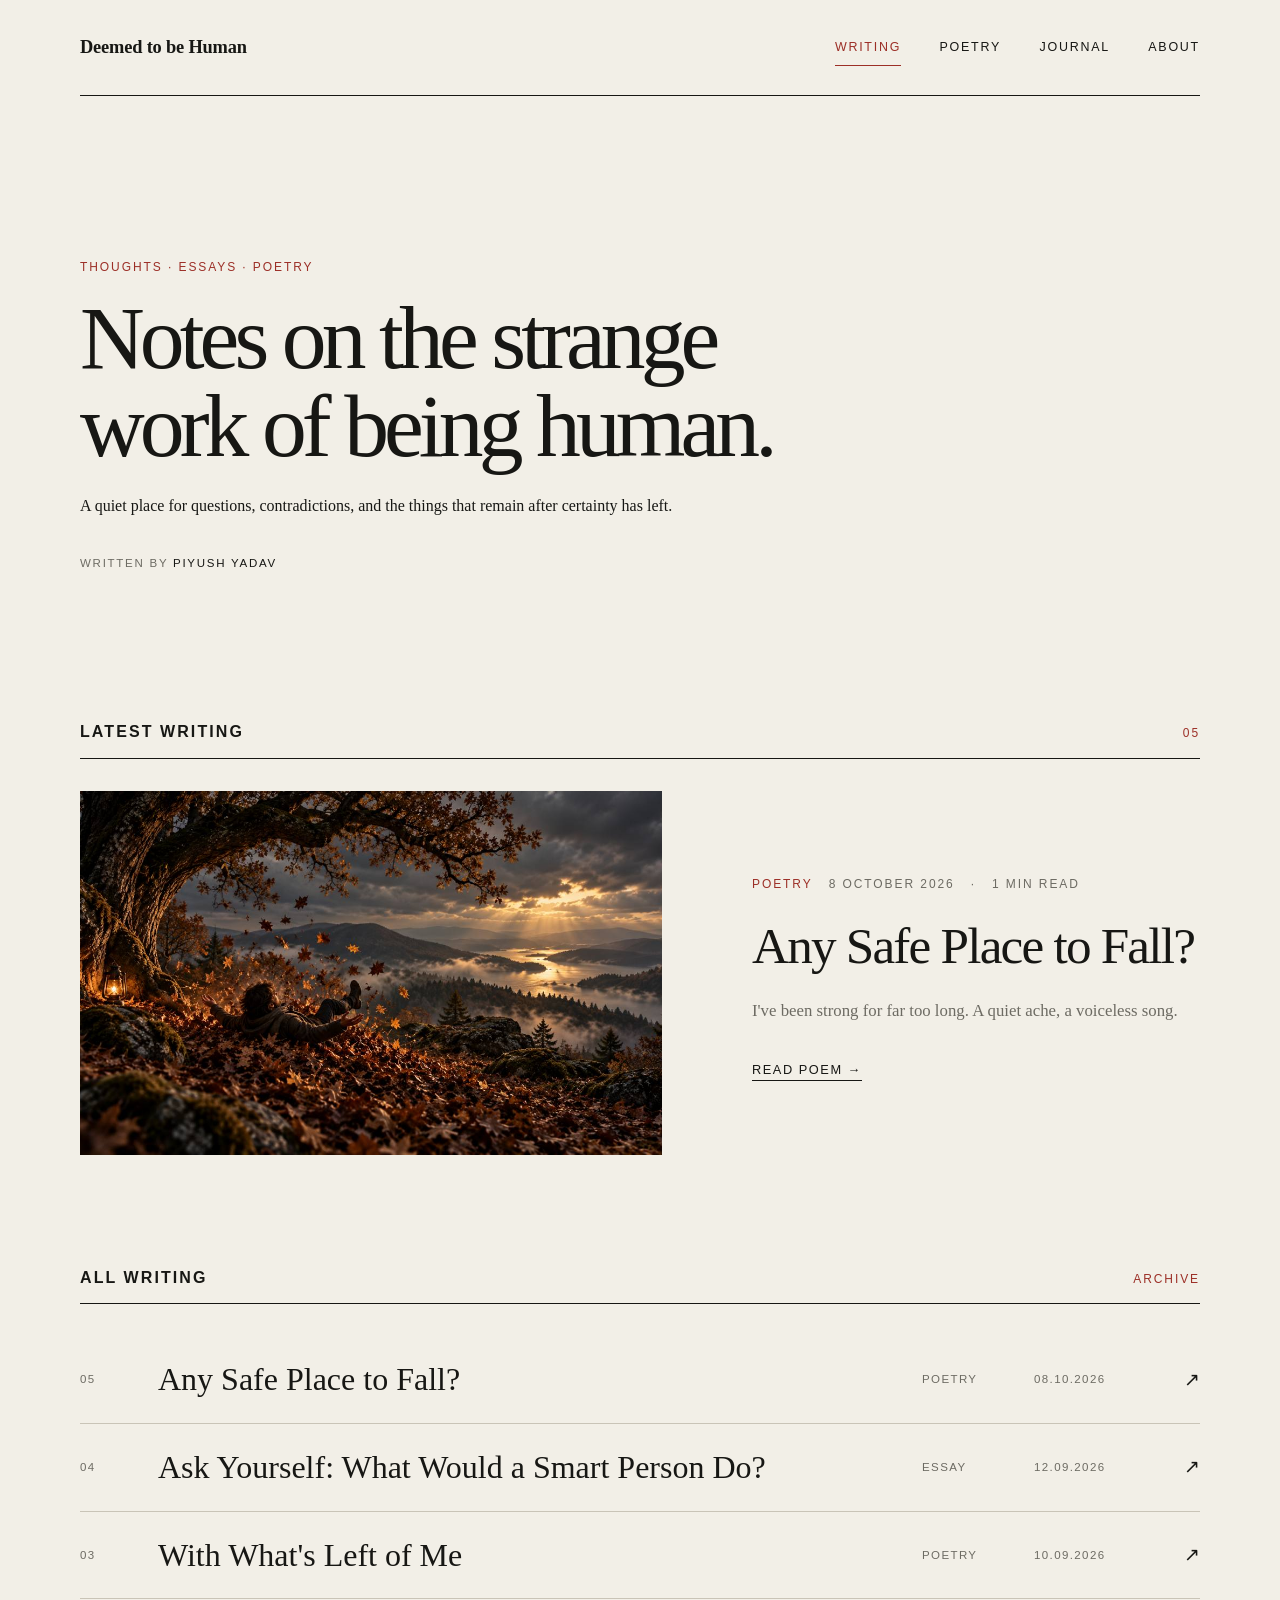
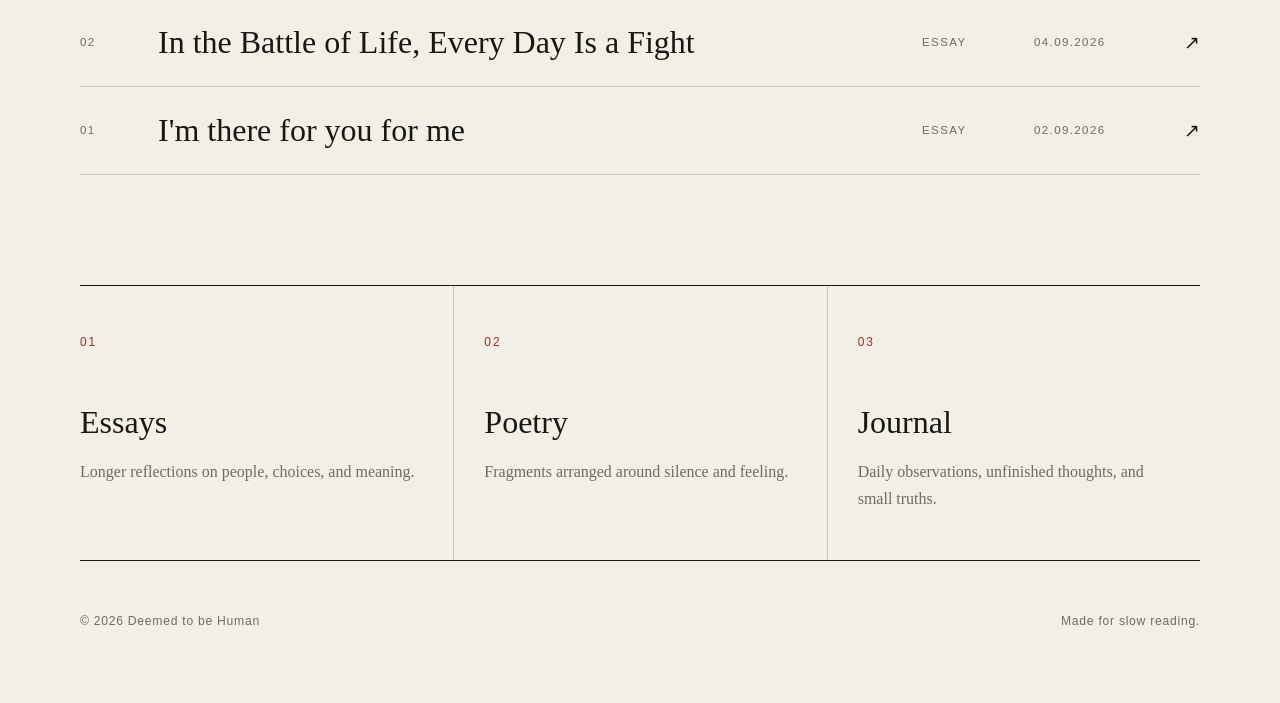
==== commit 1da3a758: "Add autumn leaves illustration to Any Safe Place to Fall" ====
--- a/index.html
+++ b/index.html
@@ -34,6 +34,7 @@
     <section class="latest" aria-labelledby="latest-title">
       <div class="section-heading"><h2 id="latest-title">Latest writing</h2><span>05</span></div>
       <article class="post-card">
+        <a class="post-image" href="poetry/any-safe-place-to-fall.html" aria-label="Read Any Safe Place to Fall?"><img src="assets/any-safe-place-to-fall.jpg" alt="A person falling into a pile of autumn leaves"></a>
         <div class="post-copy">
           <p class="post-meta"><span>Poetry</span><time datetime="2026-10-08">8 October 2026</time><span class="reading-time">1 min read</span></p>
           <h3><a href="poetry/any-safe-place-to-fall.html">Any Safe Place to Fall?</a></h3>
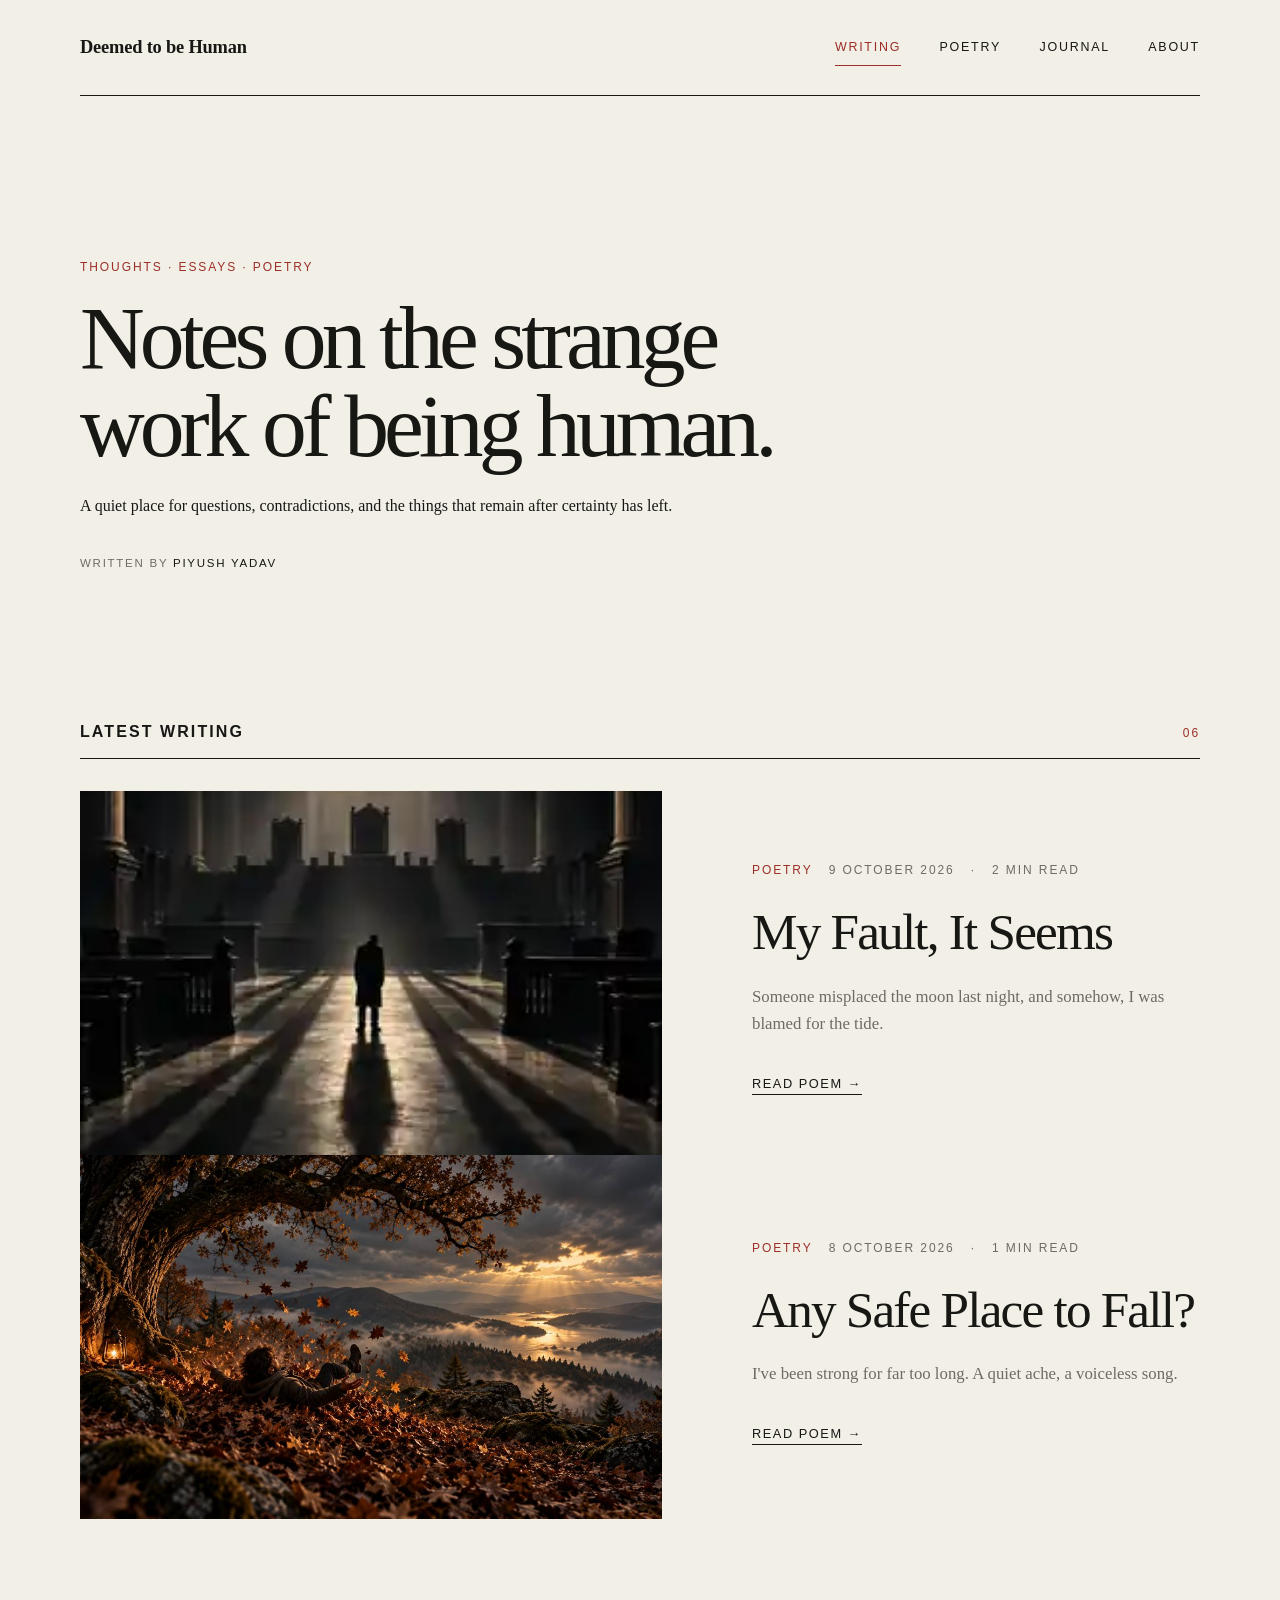
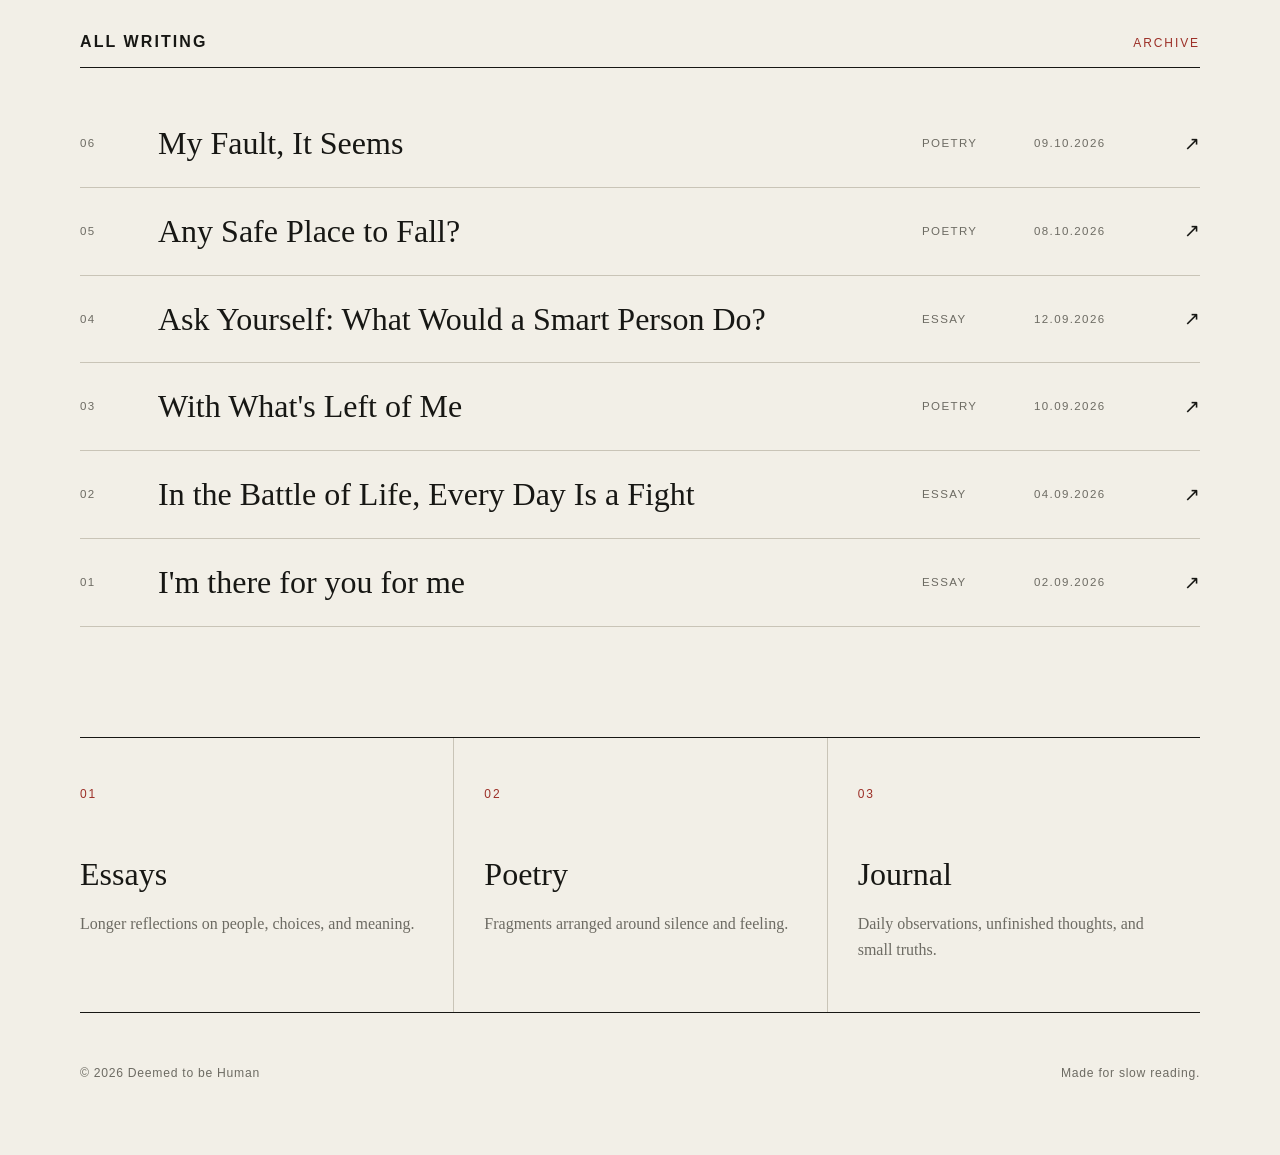
==== commit 461dbc3d: "Feature My Fault, It Seems on homepage" ====
--- a/index.html
+++ b/index.html
@@ -32,7 +32,8 @@
       <p class="intro-signature">Written by <span>Piyush Yadav</span></p>
     </section>
     <section class="latest" aria-labelledby="latest-title">
-      <div class="section-heading"><h2 id="latest-title">Latest writing</h2><span>05</span></div>
+      <div class="section-heading"><h2 id="latest-title">Latest writing</h2><span>06</span></div>
+      <article class="post-card"><a class="post-image" href="poetry/my-fault-it-seems.html" aria-label="Read My Fault, It Seems"><img src="assets/my-fault-it-seems.svg" alt="A lone silhouette in an empty courtroom, surrounded by accusing shadows"></a><div class="post-copy"><p class="post-meta"><span>Poetry</span><time datetime="2026-10-09">9 October 2026</time><span class="reading-time">2 min read</span></p><h3><a href="poetry/my-fault-it-seems.html">My Fault, It Seems</a></h3><p>Someone misplaced the moon last night, and somehow, I was blamed for the tide.</p><a class="read-link" href="poetry/my-fault-it-seems.html">Read poem <span aria-hidden="true">→</span></a></div></article>
       <article class="post-card">
         <a class="post-image" href="poetry/any-safe-place-to-fall.html" aria-label="Read Any Safe Place to Fall?"><img src="assets/any-safe-place-to-fall.jpg" alt="A person falling into a pile of autumn leaves"></a>
         <div class="post-copy">
@@ -45,6 +46,7 @@
     </section>
     <section class="writing-index" aria-labelledby="writing-index-title">
       <div class="section-heading"><h2 id="writing-index-title">All writing</h2><span>Archive</span></div>
+      <a class="writing-entry" href="poetry/my-fault-it-seems.html"><span class="entry-number">06</span><span class="entry-title">My Fault, It Seems</span><span class="entry-type">Poetry</span><time datetime="2026-10-09">09.10.2026</time><span class="entry-arrow" aria-hidden="true">↗</span></a>
       <a class="writing-entry" href="poetry/any-safe-place-to-fall.html"><span class="entry-number">05</span><span class="entry-title">Any Safe Place to Fall?</span><span class="entry-type">Poetry</span><time datetime="2026-10-08">08.10.2026</time><span class="entry-arrow" aria-hidden="true">↗</span></a>
       <a class="writing-entry" href="essays/what-would-a-smart-person-do.html"><span class="entry-number">04</span><span class="entry-title">Ask Yourself: What Would a Smart Person Do?</span><span class="entry-type">Essay</span><time datetime="2026-09-12">12.09.2026</time><span class="entry-arrow" aria-hidden="true">↗</span></a>
       <a class="writing-entry" href="poetry/with-whats-left-of-me.html"><span class="entry-number">03</span><span class="entry-title">With What's Left of Me</span><span class="entry-type">Poetry</span><time datetime="2026-09-10">10.09.2026</time><span class="entry-arrow" aria-hidden="true">↗</span></a>
